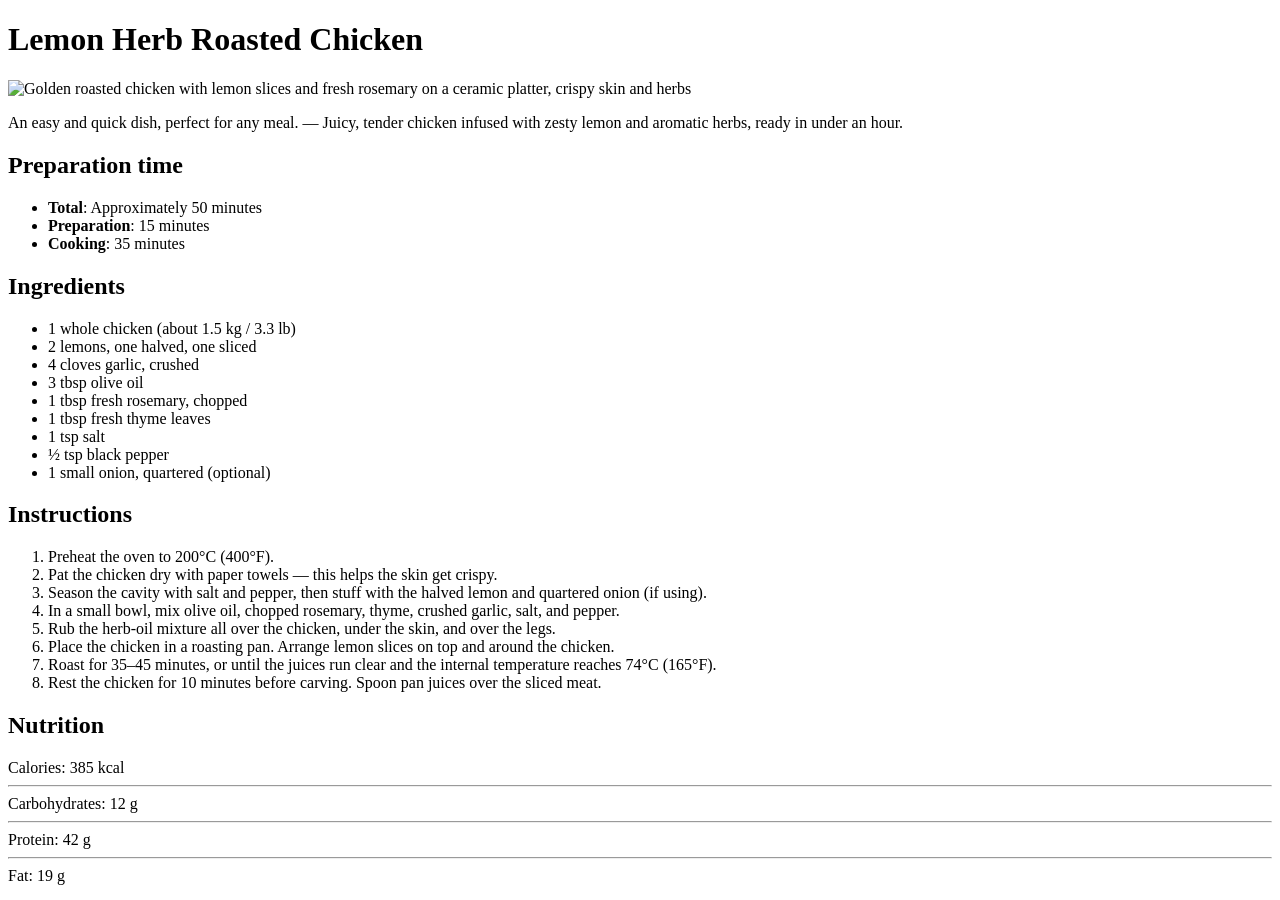
==== index.html @ 80b70cfa "first" ====
<!DOCTYPE html>
<html lang="en">
<head>
  <meta charset="UTF-8">
  <meta name="viewport" content="width=device-width, initial-scale=1.0">
  <title>Recipe page – complete with nutrition (HTML only)</title>
</head>
<body>

 
  <header>
    <h1>Lemon Herb Roasted Chicken</h1>
    <img src="https://images.pexels.com/photos/106343/pexels-photo-106343.jpeg?auto=compress&cs=tinysrgb&w=800" 
         alt="Golden roasted chicken with lemon slices and fresh rosemary on a ceramic platter, crispy skin and herbs">
  </header>

  <p>An easy and quick dish, perfect for any meal. — Juicy, tender chicken infused with zesty lemon and aromatic herbs, ready in under an hour.</p>

  
  <section>
    <h2>Preparation time</h2>
    <ul>
      <li><strong>Total</strong>: Approximately 50 minutes</li>
      <li><strong>Preparation</strong>: 15 minutes</li>
      <li><strong>Cooking</strong>: 35 minutes</li>
    </ul>
  </section>

  
  <section>
    <h2>Ingredients</h2>
    <ul>
      <li>1 whole chicken (about 1.5 kg / 3.3 lb)</li>
      <li>2 lemons, one halved, one sliced</li>
      <li>4 cloves garlic, crushed</li>
      <li>3 tbsp olive oil</li>
      <li>1 tbsp fresh rosemary, chopped</li>
      <li>1 tbsp fresh thyme leaves</li>
      <li>1 tsp salt</li>
      <li>½ tsp black pepper</li>
      <li>1 small onion, quartered (optional)</li>
    </ul>
  </section>

  
  <section>
    <h2>Instructions</h2>
    <ol>
      <li>Preheat the oven to 200°C (400°F).</li>
      <li>Pat the chicken dry with paper towels — this helps the skin get crispy.</li>
      <li>Season the cavity with salt and pepper, then stuff with the halved lemon and quartered onion (if using).</li>
      <li>In a small bowl, mix olive oil, chopped rosemary, thyme, crushed garlic, salt, and pepper.</li>
      <li>Rub the herb-oil mixture all over the chicken, under the skin, and over the legs.</li>
      <li>Place the chicken in a roasting pan. Arrange lemon slices on top and around the chicken.</li>
      <li>Roast for 35–45 minutes, or until the juices run clear and the internal temperature reaches 74°C (165°F).</li>
      <li>Rest the chicken for 10 minutes before carving. Spoon pan juices over the sliced meat.</li>
    </ol>
  </section>

  
  <section>
    <h2>Nutrition</h2>
    <span>Calories: 385 kcal</span>
    <hr>
    <span>Carbohydrates: 12 g</span>
    <hr>
    <span>Protein: 42 g</span>
    <hr>
    <span>Fat: 19 g</span>
    
  
  </section>

 

</body>
</html>
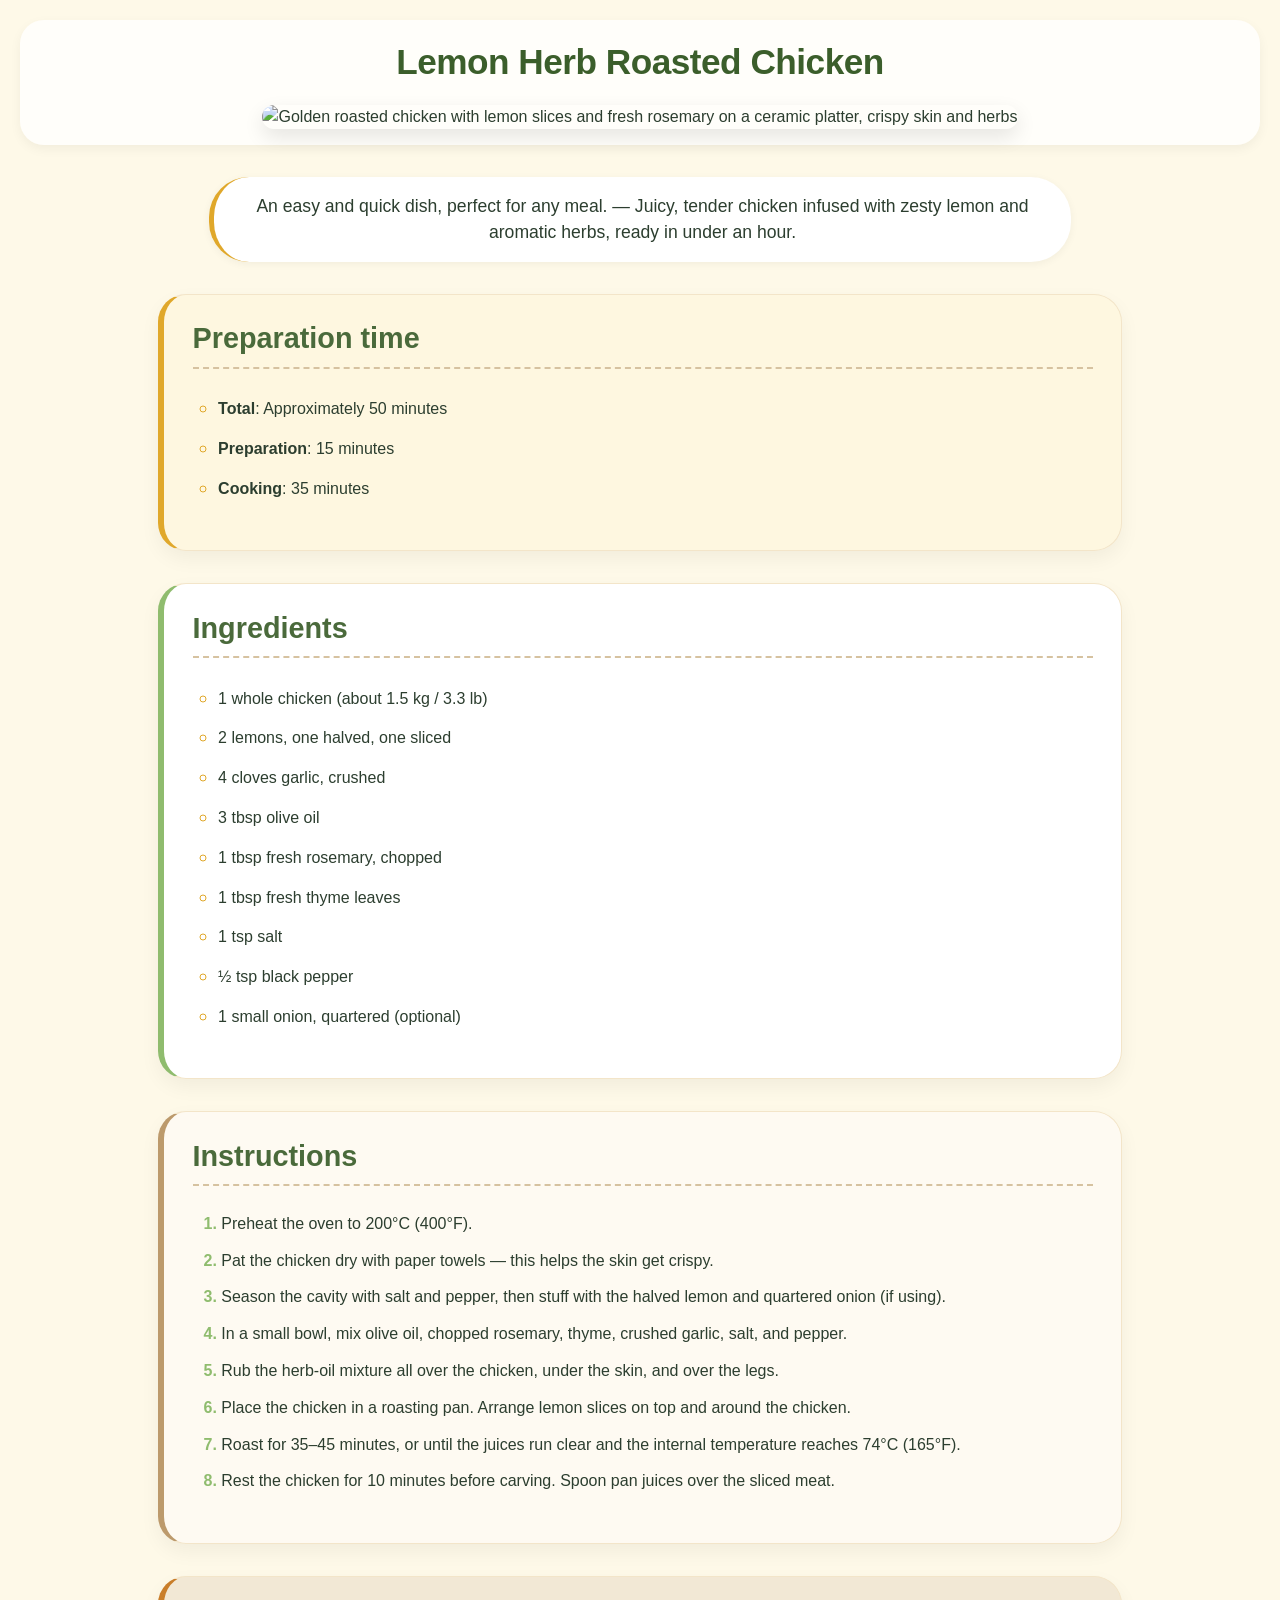
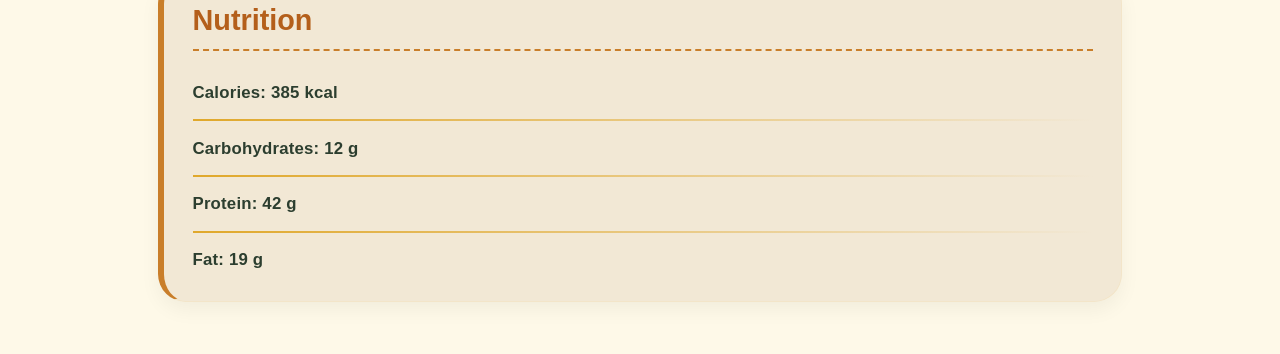
==== commit b99e7c61: "add css" ====
--- a/index.html
+++ b/index.html
@@ -4,6 +4,7 @@
   <meta charset="UTF-8">
   <meta name="viewport" content="width=device-width, initial-scale=1.0">
   <title>Recipe page – complete with nutrition (HTML only)</title>
+  <link rel="stylesheet" href="style.css">
 </head>
 <body>
 
--- a/style.css
+++ b/style.css
@@ -0,0 +1,158 @@
+
+body {
+  background-color: #fef9e8; 
+  font-family: 'Segoe UI', Tahoma, Geneva, Verdana, sans-serif;
+  margin: 0;
+  padding: 20px;
+  color: #2c3e2f;
+  line-height: 1.5;
+}
+
+
+header {
+  text-align: center;
+  margin-bottom: 2rem;
+  padding: 1rem;
+  background-color: #ffffffcc;
+  border-radius: 24px;
+  box-shadow: 0 4px 12px rgba(0, 0, 0, 0.05);
+}
+
+header h1 {
+  color: #3b5e2b;
+  font-size: 2.2rem;
+  margin-top: 0;
+  margin-bottom: 1rem;
+  font-weight: 600;
+  letter-spacing: -0.5px;
+}
+
+
+header img {
+  max-width: 100%;
+  height: auto;
+  border-radius: 20px;
+  box-shadow: 0 8px 20px rgba(0, 0, 0, 0.1);
+  transition: transform 0.2s ease;
+}
+
+header img:hover {
+  transform: scale(1.01);
+}
+
+
+body > p {
+  background: white;
+  padding: 1rem 1.8rem;
+  border-radius: 40px;
+  font-size: 1.1rem;
+  text-align: center;
+  max-width: 800px;
+  margin: 1rem auto 2rem auto;
+  box-shadow: 0 2px 8px rgba(0, 0, 0, 0.05);
+  border-left: 5px solid #e0a82b;
+}
+
+
+section {
+  background: white;
+  border-radius: 28px;
+  padding: 0.2rem 1.8rem 1.8rem 1.8rem;
+  margin: 2rem auto;
+  max-width: 900px;
+  box-shadow: 0 8px 20px rgba(0, 0, 0, 0.05);
+  transition: all 0.2s;
+  border: 1px solid #f3e5c9;
+}
+
+section:hover {
+  box-shadow: 0 12px 24px rgba(0, 0, 0, 0.08);
+}
+
+section:first-of-type {
+  background: #fef7e0;
+  border-left: 6px solid #e0a82b;
+}
+
+section:nth-of-type(2) {
+  background: #ffffff;
+  border-left: 6px solid #8fbc6e;
+}
+
+section:nth-of-type(3) {
+  background: #fefaf2;
+  border-left: 6px solid #bc9a6c;
+}
+
+section h2 {
+  font-size: 1.8rem;
+  border-bottom: 2px dashed #d6c2a0;
+  padding-bottom: 0.4rem;
+  margin-top: 1.2rem;
+  color: #4a6a3b;
+  font-weight: 600;
+}
+
+ul, ol {
+  padding-left: 1.6rem;
+  margin: 1rem 0 1.2rem 0;
+}
+
+li {
+  margin: 0.6rem 0;
+  font-size: 1rem;
+}
+
+ul {
+  list-style-type: circle;
+}
+
+ul li::marker {
+  color: #e0a82b;
+  font-size: 1.2rem;
+}
+
+ol {
+  list-style-type: decimal;
+  padding-left: 1.8rem;
+}
+
+ol li::marker {
+  font-weight: bold;
+  color: #8fbc6e;
+}
+
+li {
+  padding: 0.1rem 0;
+}
+
+section:last-of-type {
+  background: #f2e8d5;
+  border-left: 6px solid #c97e2a;
+  text-align: left;
+  padding-bottom: 1.5rem;
+}
+
+section:last-of-type h2 {
+  color: #b45f1b;
+  border-bottom-color: #c97e2a;
+  font-weight: 700;
+}
+
+section:last-of-type span {
+  font-weight: 700;
+  font-size: 1.05rem;
+  display: inline-block;
+  margin: 0.3rem 0;
+  color: #2c3e2f;
+  letter-spacing: 0.2px;
+}
+
+section:last-of-type hr {
+  margin: 0.6rem 0;
+  border: none;
+  height: 2px;
+  background: linear-gradient(90deg, #e0a82b, #f2e8d5);
+}
+
+
